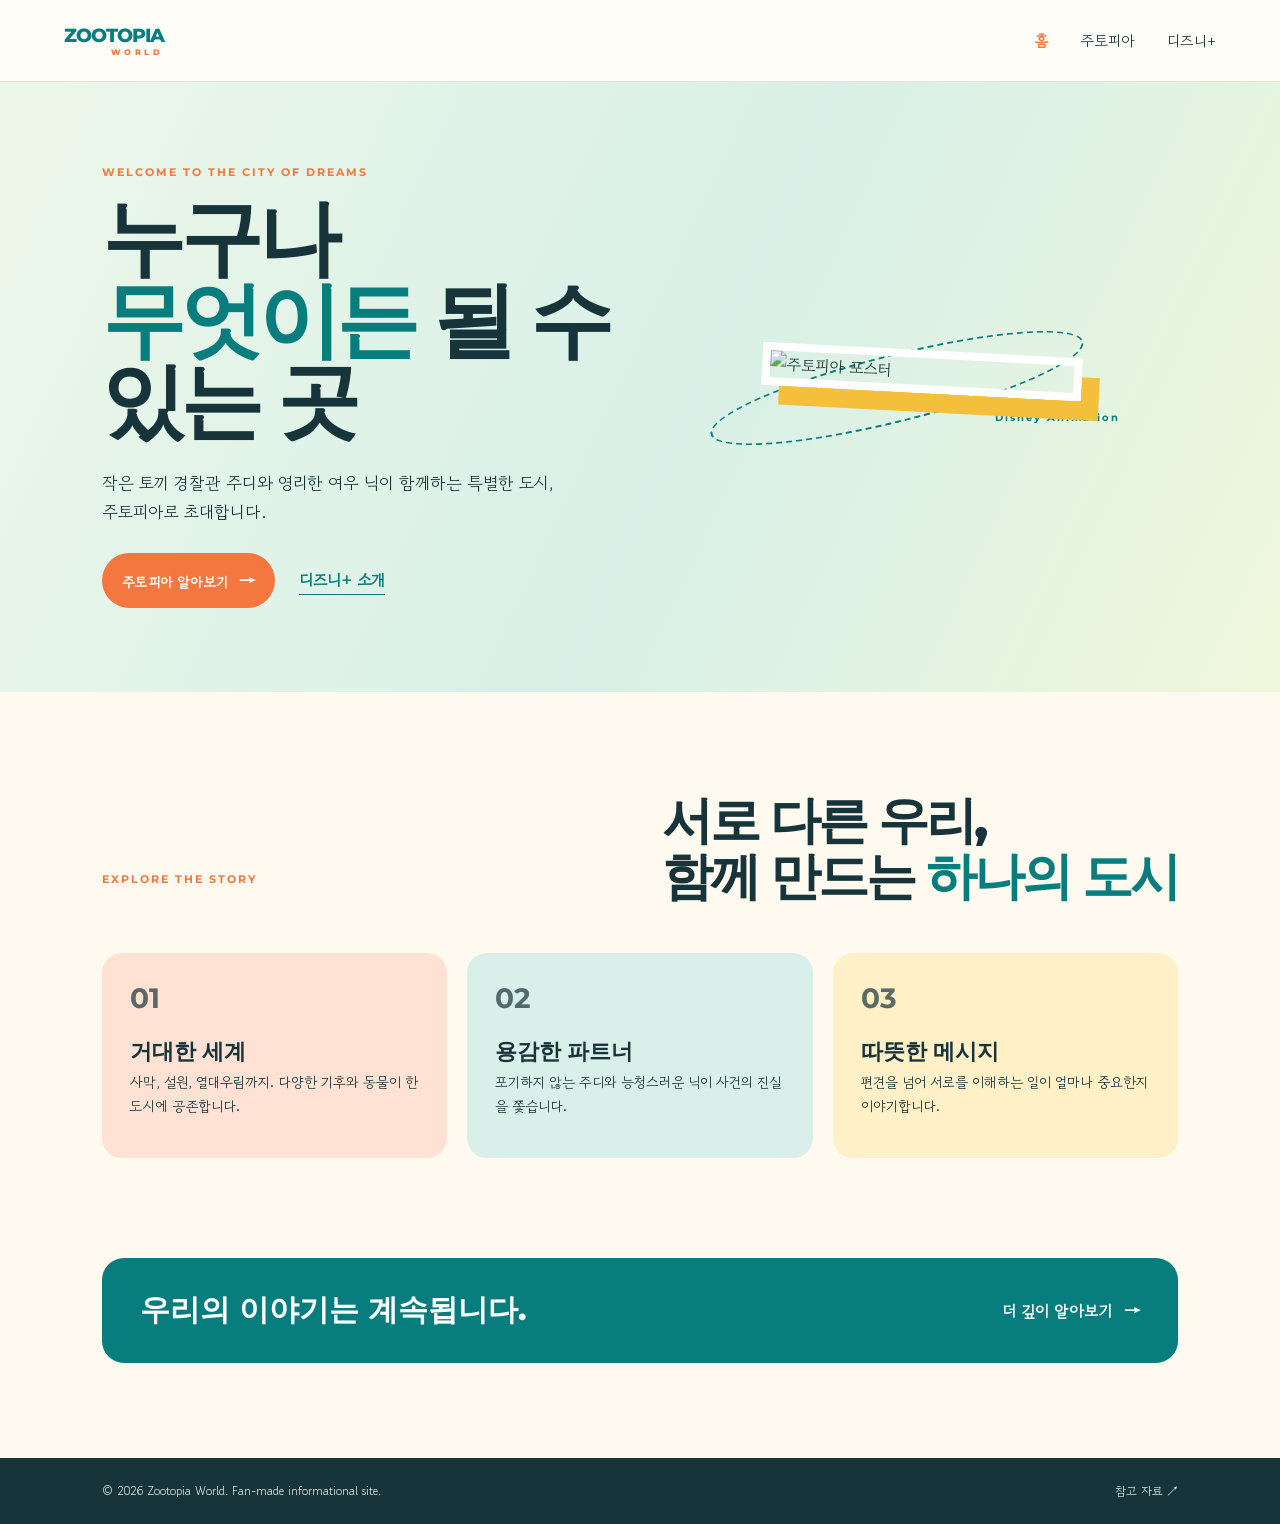
==== index.html @ d95fc439 "Add files via upload" ====
<!doctype html>
<html lang="ko">
<head>
  <meta charset="utf-8">
  <meta name="viewport" content="width=device-width, initial-scale=1">
  <meta name="description" content="주토피아와 디즈니+를 소개하는 팬 홈페이지">
  <title>Zootopia World | 홈</title>
  <link rel="preconnect" href="https://fonts.googleapis.com">
  <link rel="preconnect" href="https://fonts.gstatic.com" crossorigin>
  <link href="https://fonts.googleapis.com/css2?family=Gowun+Dodum&family=Montserrat:wght@600;700;800&display=swap" rel="stylesheet">
  <link rel="stylesheet" href="style.css">
</head>
<body>
  <header class="site-header">
    <a class="brand" href="index.html" aria-label="Zootopia World 홈">ZOOTOPIA<span>WORLD</span></a>
    <button class="menu-toggle" aria-label="메뉴 열기" aria-expanded="false">☰</button>
    <nav class="nav" aria-label="주 메뉴">
      <a class="active" href="index.html">홈</a>
      <a href="zootopia.html">주토피아</a>
      <a href="disney.html">디즈니+</a>
    </nav>
  </header>

  <main>
    <section class="hero">
      <div class="hero-copy">
        <p class="eyebrow">WELCOME TO THE CITY OF DREAMS</p>
        <h1>누구나<br><em>무엇이든</em> 될 수 있는 곳</h1>
        <p class="intro">작은 토끼 경찰관 주디와 영리한 여우 닉이 함께하는 특별한 도시, 주토피아로 초대합니다.</p>
        <div class="hero-actions">
          <a class="button" href="zootopia.html">주토피아 알아보기 <span>→</span></a>
          <a class="text-link" href="disney.html">디즈니+ 소개</a>
        </div>
      </div>
      <div class="poster-wrap">
        <div class="poster-ring"></div>
        <img src="assets/zootopia-poster.png" alt="주토피아 포스터">
        <p class="poster-note">Disney Animation</p>
      </div>
    </section>

    <section class="city-intro section">
      <div class="section-heading">
        <p class="eyebrow">EXPLORE THE STORY</p>
        <h2>서로 다른 우리,<br>함께 만드는 <em>하나의 도시</em></h2>
      </div>
      <div class="feature-grid">
        <article class="feature-card orange"><span>01</span><h3>거대한 세계</h3><p>사막, 설원, 열대우림까지. 다양한 기후와 동물이 한 도시에 공존합니다.</p></article>
        <article class="feature-card teal"><span>02</span><h3>용감한 파트너</h3><p>포기하지 않는 주디와 능청스러운 닉이 사건의 진실을 쫓습니다.</p></article>
        <article class="feature-card yellow"><span>03</span><h3>따뜻한 메시지</h3><p>편견을 넘어 서로를 이해하는 일이 얼마나 중요한지 이야기합니다.</p></article>
      </div>
    </section>

    <section class="cta-banner">
      <p>우리의 이야기는 계속됩니다.</p>
      <a href="zootopia.html">더 깊이 알아보기 <span>→</span></a>
    </section>
  </main>

  <footer><p>© 2026 Zootopia World. Fan-made informational site.</p><a href="https://namu.wiki/w/%EC%A3%BC%ED%86%A0%ED%94%BC%EC%95%84" target="_blank" rel="noreferrer">참고 자료 ↗</a></footer>
  <script src="script.js"></script>
</body>
</html>
---- style.css ----
:root{--ink:#17343a;--teal:#087d7e;--mint:#dff3e8;--orange:#f4773f;--yellow:#f4bf3a;--cream:#fffaf0;--blue:#071b47}*{box-sizing:border-box}html{scroll-behavior:smooth}body{margin:0;background:var(--cream);color:var(--ink);font-family:'Gowun Dodum',sans-serif;line-height:1.7}.site-header{height:82px;display:flex;align-items:center;justify-content:space-between;padding:0 max(5vw,30px);background:#fffdf7;position:relative;z-index:2;border-bottom:1px solid #e7e2d7}.brand{font:800 19px/1 'Montserrat',sans-serif;color:var(--teal);text-decoration:none;letter-spacing:-1px}.brand span{display:block;color:var(--orange);font-size:8px;letter-spacing:3.8px;text-align:right;margin-top:3px}.nav{display:flex;gap:32px}.nav a{color:var(--ink);text-decoration:none;font-size:15px;padding:7px 0}.nav a:hover,.nav a.active{color:var(--orange);font-weight:bold}.menu-toggle{display:none;border:0;background:none;color:var(--ink);font-size:24px}.hero{min-height:610px;padding:75px max(8vw,30px);display:grid;grid-template-columns:1.05fr .95fr;align-items:center;overflow:hidden;background:linear-gradient(115deg,#edf7e9 0%,#d8f0e7 54%,#eff7db 100%)}.eyebrow{font:700 11px/1.2 'Montserrat',sans-serif;letter-spacing:2px;color:var(--orange);margin:0 0 18px}.hero h1,.page-hero h1,.disney-hero h1{font:800 clamp(48px,6.5vw,88px)/.98 'Montserrat',sans-serif;margin:0;color:var(--ink);letter-spacing:-5px}.hero h1 em,h2 em{color:var(--teal);font-style:normal}.intro{font-size:17px;max-width:455px;margin:27px 0}.hero-actions{display:flex;align-items:center;gap:24px}.button{display:inline-block;background:var(--orange);color:white;text-decoration:none;border-radius:99px;padding:12px 20px;font-weight:bold;font-size:14px;transition:.2s}.button:hover{transform:translateY(-3px);box-shadow:0 8px 18px #c55d3340}.button span,.cta-banner span{margin-left:7px;font-size:18px}.text-link{color:var(--teal);font-weight:bold;text-decoration:none;border-bottom:1px solid}.poster-wrap{justify-self:center;position:relative;width:min(320px,85%)}.poster-wrap img{width:100%;display:block;position:relative;z-index:1;box-shadow:18px 19px 0 #f4bf3a;border:8px solid white;transform:rotate(3deg)}.poster-ring{position:absolute;border:2px dashed var(--teal);width:120%;height:92%;left:-18%;top:5%;border-radius:50%;transform:rotate(-14deg)}.poster-note{font:700 10px 'Montserrat',sans-serif;letter-spacing:2px;color:var(--teal);text-align:right;margin:18px -38px 0 0}.section{padding:100px max(8vw,30px)}h2{font:800 clamp(32px,4vw,55px)/1.1 'Montserrat',sans-serif;margin:0;letter-spacing:-3px}.section-heading{display:flex;justify-content:space-between;align-items:end}.feature-grid{display:grid;grid-template-columns:repeat(3,1fr);gap:20px;margin-top:48px}.feature-card{border-radius:20px;padding:28px;min-height:205px}.feature-card span{font:700 28px 'Montserrat',sans-serif;opacity:.7}.feature-card h3{font:800 22px 'Montserrat',sans-serif;margin:22px 0 4px}.feature-card p{font-size:14px;margin:0}.orange{background:#ffe2d3}.teal{background:#d8f0e9}.yellow{background:#fff0c7}.cta-banner{margin:0 max(8vw,30px) 95px;background:var(--teal);color:white;border-radius:22px;padding:32px 38px;display:flex;justify-content:space-between;align-items:center}.cta-banner p{font:800 clamp(20px,3vw,30px) 'Montserrat',sans-serif;margin:0}.cta-banner a{color:white;text-decoration:none;font-weight:bold}footer{background:#17343a;color:#d9e8e1;padding:23px max(8vw,30px);display:flex;justify-content:space-between;align-items:center;font-size:12px}footer p{margin:0}footer a{color:#d9e8e1;text-decoration:none}.page-hero{min-height:420px;padding:62px max(8vw,30px);display:flex;align-items:center;justify-content:space-between;background:#e5f5eb;overflow:hidden}.page-hero p:not(.eyebrow){max-width:480px;margin-top:18px;font-size:17px}.page-hero img{width:175px;box-shadow:12px 13px 0 var(--yellow);border:5px solid white;transform:rotate(5deg);margin-right:10%}.story-grid,.disney-about{display:grid;grid-template-columns:.9fr 1.1fr;gap:80px}.body-copy p{margin-top:0;margin-bottom:20px;font-size:16px}.centered{text-align:center}.character-grid{display:grid;grid-template-columns:repeat(2,1fr);gap:22px;max-width:800px;margin:32px auto 0}.character-grid article{padding:32px;background:#fff;border:1px solid #e9e1d5;border-radius:18px;text-align:center}.character-icon{font-size:52px}.character-grid h3{font:800 23px 'Montserrat',sans-serif;margin:8px 0}.character-grid p{margin:0;font-size:14px}.source-box{padding:60px 30px;text-align:center;background:var(--yellow)}.source-box p{margin:0 0 15px;font-weight:bold}.disney-hero{padding:105px 30px 95px;text-align:center;color:white;background:radial-gradient(circle at 55% 10%,#305dca 0,#102b70 34%,#071b47 78%);position:relative;overflow:hidden}.disney-hero .eyebrow{color:#a8caff}.disney-hero h1{color:white;font-size:clamp(68px,10vw,130px);letter-spacing:-8px}.disney-hero h1 span{font-weight:600}.disney-hero p:not(.eyebrow){max-width:485px;margin:14px auto 0}.sparkle{position:absolute;color:#bbddff;opacity:.7;font-size:31px}.sparkle.one{top:25%;left:18%}.sparkle.two{right:19%;bottom:25%;font-size:22px}.brand-section{background:#f3f7fb}.brand-grid{display:grid;grid-template-columns:repeat(5,1fr);gap:12px;margin-top:34px}.brand-grid div{display:grid;place-items:center;min-height:104px;padding:10px;background:#10295e;color:white;border-radius:11px;font:700 14px 'Montserrat',sans-serif;text-align:center}.brand-grid div:nth-child(2){background:#2b617c}.brand-grid div:nth-child(3){background:#8a2e35}.brand-grid div:nth-child(4){background:#17181e}.brand-grid div:nth-child(5){background:#b0813c}.blue{background:var(--blue);color:white}.light{background:white;color:var(--blue)}
@media (max-width:700px){.site-header{height:70px}.menu-toggle{display:block}.nav{display:none;position:absolute;left:0;right:0;top:70px;background:#fffdf7;padding:13px 8vw 20px;flex-direction:column;gap:5px;box-shadow:0 8px 12px #00000010}.nav.open{display:flex}.hero{grid-template-columns:1fr;padding-top:62px;gap:45px}.hero h1{letter-spacing:-3px}.poster-wrap{width:245px}.section{padding:72px max(7vw,24px)}.section-heading,.story-grid,.disney-about{display:block}.feature-grid,.character-grid{grid-template-columns:1fr;margin-top:30px}.feature-card{min-height:auto}.cta-banner{margin:0 7vw 70px;padding:28px;display:block}.cta-banner a{display:inline-block;margin-top:15px}.page-hero{min-height:500px;align-items:flex-start;position:relative;padding-top:65px}.page-hero img{position:absolute;width:130px;right:-2%;bottom:40px;margin:0}.story-grid .body-copy,.disney-about .body-copy{margin-top:32px}.brand-grid{grid-template-columns:repeat(2,1fr)}.brand-grid div:last-child{grid-column:span 2}.disney-hero{padding:85px 25px}footer{display:block}footer a{display:inline-block;margin-top:7px}}
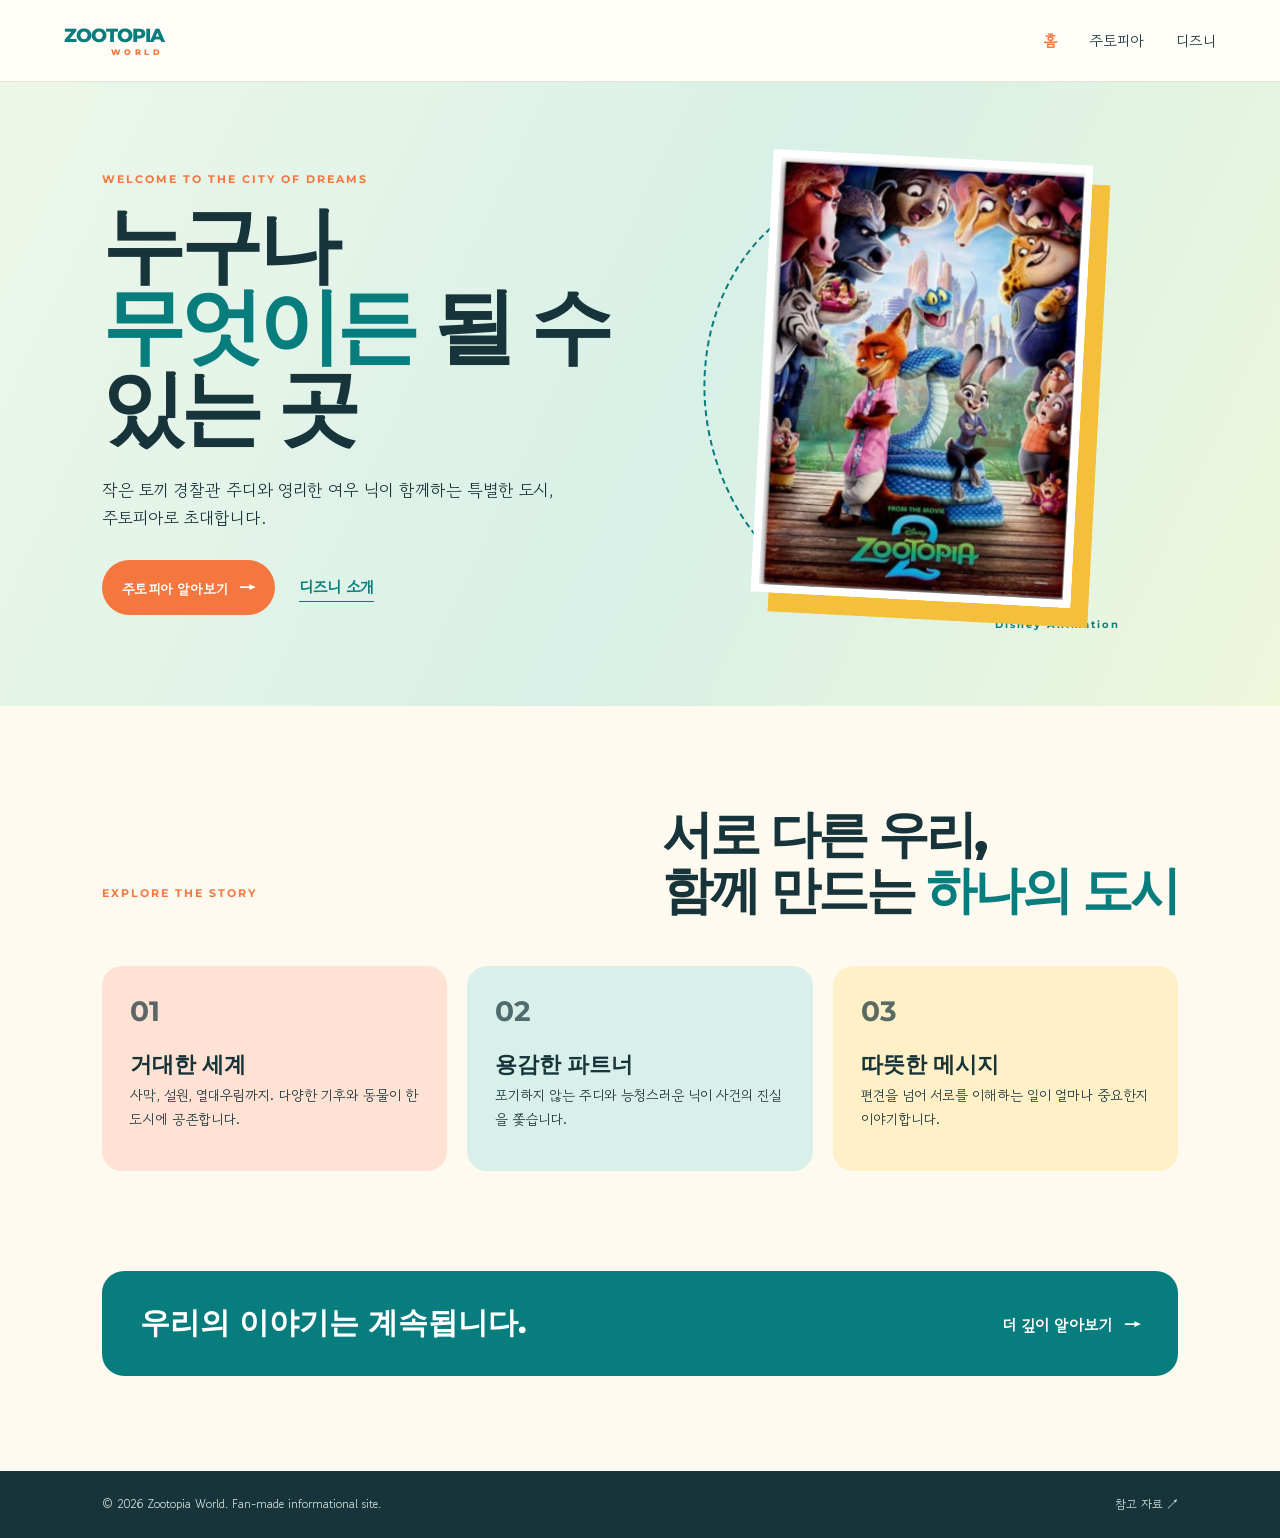
==== commit 25a3a355: "Add files via upload" ====
--- a/index.html
+++ b/index.html
@@ -17,7 +17,7 @@
     <nav class="nav" aria-label="주 메뉴">
       <a class="active" href="index.html">홈</a>
       <a href="zootopia.html">주토피아</a>
-      <a href="disney.html">디즈니+</a>
+      <a href="disney.html">디즈니</a>
     </nav>
   </header>
 
@@ -29,12 +29,12 @@
         <p class="intro">작은 토끼 경찰관 주디와 영리한 여우 닉이 함께하는 특별한 도시, 주토피아로 초대합니다.</p>
         <div class="hero-actions">
           <a class="button" href="zootopia.html">주토피아 알아보기 <span>→</span></a>
-          <a class="text-link" href="disney.html">디즈니+ 소개</a>
+          <a class="text-link" href="disney.html">디즈니 소개</a>
         </div>
       </div>
       <div class="poster-wrap">
         <div class="poster-ring"></div>
-        <img src="assets/zootopia-poster.png" alt="주토피아 포스터">
+        <img src="zootopia-poster.png" alt="주토피아 포스터">
         <p class="poster-note">Disney Animation</p>
       </div>
     </section>
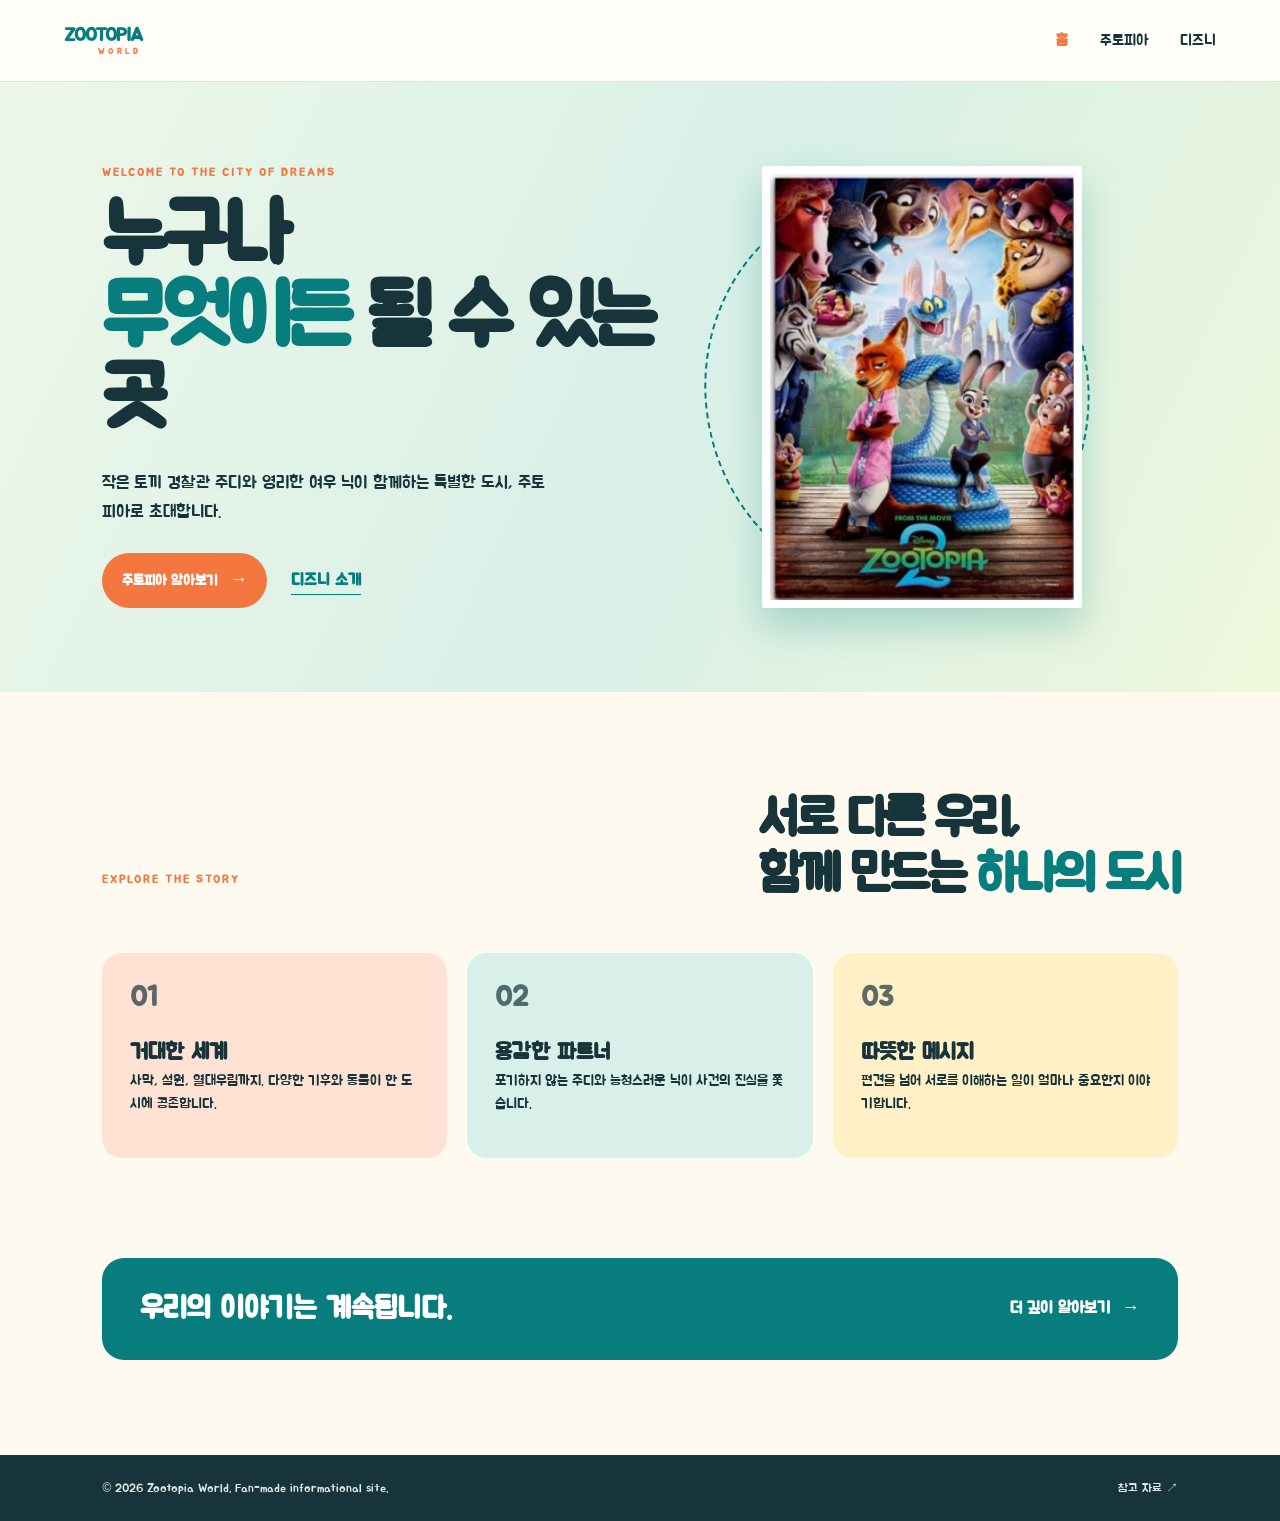
==== commit 8fb1b2c9: "Add files via upload" ====
--- a/index.html
+++ b/index.html
@@ -7,7 +7,7 @@
   <title>Zootopia World | 홈</title>
   <link rel="preconnect" href="https://fonts.googleapis.com">
   <link rel="preconnect" href="https://fonts.gstatic.com" crossorigin>
-  <link href="https://fonts.googleapis.com/css2?family=Gowun+Dodum&family=Montserrat:wght@600;700;800&display=swap" rel="stylesheet">
+  <link href="https://fonts.googleapis.com/css2?family=Jua&display=swap" rel="stylesheet">
   <link rel="stylesheet" href="style.css">
 </head>
 <body>
--- a/style.css
+++ b/style.css
@@ -1,2 +1,2 @@
-:root{--ink:#17343a;--teal:#087d7e;--mint:#dff3e8;--orange:#f4773f;--yellow:#f4bf3a;--cream:#fffaf0;--blue:#071b47}*{box-sizing:border-box}html{scroll-behavior:smooth}body{margin:0;background:var(--cream);color:var(--ink);font-family:'Gowun Dodum',sans-serif;line-height:1.7}.site-header{height:82px;display:flex;align-items:center;justify-content:space-between;padding:0 max(5vw,30px);background:#fffdf7;position:relative;z-index:2;border-bottom:1px solid #e7e2d7}.brand{font:800 19px/1 'Montserrat',sans-serif;color:var(--teal);text-decoration:none;letter-spacing:-1px}.brand span{display:block;color:var(--orange);font-size:8px;letter-spacing:3.8px;text-align:right;margin-top:3px}.nav{display:flex;gap:32px}.nav a{color:var(--ink);text-decoration:none;font-size:15px;padding:7px 0}.nav a:hover,.nav a.active{color:var(--orange);font-weight:bold}.menu-toggle{display:none;border:0;background:none;color:var(--ink);font-size:24px}.hero{min-height:610px;padding:75px max(8vw,30px);display:grid;grid-template-columns:1.05fr .95fr;align-items:center;overflow:hidden;background:linear-gradient(115deg,#edf7e9 0%,#d8f0e7 54%,#eff7db 100%)}.eyebrow{font:700 11px/1.2 'Montserrat',sans-serif;letter-spacing:2px;color:var(--orange);margin:0 0 18px}.hero h1,.page-hero h1,.disney-hero h1{font:800 clamp(48px,6.5vw,88px)/.98 'Montserrat',sans-serif;margin:0;color:var(--ink);letter-spacing:-5px}.hero h1 em,h2 em{color:var(--teal);font-style:normal}.intro{font-size:17px;max-width:455px;margin:27px 0}.hero-actions{display:flex;align-items:center;gap:24px}.button{display:inline-block;background:var(--orange);color:white;text-decoration:none;border-radius:99px;padding:12px 20px;font-weight:bold;font-size:14px;transition:.2s}.button:hover{transform:translateY(-3px);box-shadow:0 8px 18px #c55d3340}.button span,.cta-banner span{margin-left:7px;font-size:18px}.text-link{color:var(--teal);font-weight:bold;text-decoration:none;border-bottom:1px solid}.poster-wrap{justify-self:center;position:relative;width:min(320px,85%)}.poster-wrap img{width:100%;display:block;position:relative;z-index:1;box-shadow:18px 19px 0 #f4bf3a;border:8px solid white;transform:rotate(3deg)}.poster-ring{position:absolute;border:2px dashed var(--teal);width:120%;height:92%;left:-18%;top:5%;border-radius:50%;transform:rotate(-14deg)}.poster-note{font:700 10px 'Montserrat',sans-serif;letter-spacing:2px;color:var(--teal);text-align:right;margin:18px -38px 0 0}.section{padding:100px max(8vw,30px)}h2{font:800 clamp(32px,4vw,55px)/1.1 'Montserrat',sans-serif;margin:0;letter-spacing:-3px}.section-heading{display:flex;justify-content:space-between;align-items:end}.feature-grid{display:grid;grid-template-columns:repeat(3,1fr);gap:20px;margin-top:48px}.feature-card{border-radius:20px;padding:28px;min-height:205px}.feature-card span{font:700 28px 'Montserrat',sans-serif;opacity:.7}.feature-card h3{font:800 22px 'Montserrat',sans-serif;margin:22px 0 4px}.feature-card p{font-size:14px;margin:0}.orange{background:#ffe2d3}.teal{background:#d8f0e9}.yellow{background:#fff0c7}.cta-banner{margin:0 max(8vw,30px) 95px;background:var(--teal);color:white;border-radius:22px;padding:32px 38px;display:flex;justify-content:space-between;align-items:center}.cta-banner p{font:800 clamp(20px,3vw,30px) 'Montserrat',sans-serif;margin:0}.cta-banner a{color:white;text-decoration:none;font-weight:bold}footer{background:#17343a;color:#d9e8e1;padding:23px max(8vw,30px);display:flex;justify-content:space-between;align-items:center;font-size:12px}footer p{margin:0}footer a{color:#d9e8e1;text-decoration:none}.page-hero{min-height:420px;padding:62px max(8vw,30px);display:flex;align-items:center;justify-content:space-between;background:#e5f5eb;overflow:hidden}.page-hero p:not(.eyebrow){max-width:480px;margin-top:18px;font-size:17px}.page-hero img{width:175px;box-shadow:12px 13px 0 var(--yellow);border:5px solid white;transform:rotate(5deg);margin-right:10%}.story-grid,.disney-about{display:grid;grid-template-columns:.9fr 1.1fr;gap:80px}.body-copy p{margin-top:0;margin-bottom:20px;font-size:16px}.centered{text-align:center}.character-grid{display:grid;grid-template-columns:repeat(2,1fr);gap:22px;max-width:800px;margin:32px auto 0}.character-grid article{padding:32px;background:#fff;border:1px solid #e9e1d5;border-radius:18px;text-align:center}.character-icon{font-size:52px}.character-grid h3{font:800 23px 'Montserrat',sans-serif;margin:8px 0}.character-grid p{margin:0;font-size:14px}.source-box{padding:60px 30px;text-align:center;background:var(--yellow)}.source-box p{margin:0 0 15px;font-weight:bold}.disney-hero{padding:105px 30px 95px;text-align:center;color:white;background:radial-gradient(circle at 55% 10%,#305dca 0,#102b70 34%,#071b47 78%);position:relative;overflow:hidden}.disney-hero .eyebrow{color:#a8caff}.disney-hero h1{color:white;font-size:clamp(68px,10vw,130px);letter-spacing:-8px}.disney-hero h1 span{font-weight:600}.disney-hero p:not(.eyebrow){max-width:485px;margin:14px auto 0}.sparkle{position:absolute;color:#bbddff;opacity:.7;font-size:31px}.sparkle.one{top:25%;left:18%}.sparkle.two{right:19%;bottom:25%;font-size:22px}.brand-section{background:#f3f7fb}.brand-grid{display:grid;grid-template-columns:repeat(5,1fr);gap:12px;margin-top:34px}.brand-grid div{display:grid;place-items:center;min-height:104px;padding:10px;background:#10295e;color:white;border-radius:11px;font:700 14px 'Montserrat',sans-serif;text-align:center}.brand-grid div:nth-child(2){background:#2b617c}.brand-grid div:nth-child(3){background:#8a2e35}.brand-grid div:nth-child(4){background:#17181e}.brand-grid div:nth-child(5){background:#b0813c}.blue{background:var(--blue);color:white}.light{background:white;color:var(--blue)}
+:root{--ink:#17343a;--teal:#087d7e;--mint:#dff3e8;--orange:#f4773f;--yellow:#f4bf3a;--cream:#fffaf0;--blue:#071b47}*{box-sizing:border-box}html{scroll-behavior:smooth}body{margin:0;background:var(--cream);color:var(--ink);font-family:'Jua',sans-serif;line-height:1.7}.site-header{height:82px;display:flex;align-items:center;justify-content:space-between;padding:0 max(5vw,30px);background:#fffdf7;position:relative;z-index:2;border-bottom:1px solid #e7e2d7}.brand{font:800 19px/1 'Jua',sans-serif;color:var(--teal);text-decoration:none;letter-spacing:-1px}.brand span{display:block;color:var(--orange);font-size:8px;letter-spacing:3.8px;text-align:right;margin-top:3px}.nav{display:flex;gap:32px}.nav a{color:var(--ink);text-decoration:none;font-size:15px;padding:7px 0}.nav a:hover,.nav a.active{color:var(--orange);font-weight:bold}.menu-toggle{display:none;border:0;background:none;color:var(--ink);font-size:24px}.hero{min-height:610px;padding:75px max(8vw,30px);display:grid;grid-template-columns:1.05fr .95fr;align-items:center;overflow:hidden;background:linear-gradient(115deg,#edf7e9 0%,#d8f0e7 54%,#eff7db 100%)}.eyebrow{font:700 11px/1.2 'Jua',sans-serif;letter-spacing:2px;color:var(--orange);margin:0 0 18px}.hero h1,.page-hero h1,.disney-hero h1{font:800 clamp(48px,6.5vw,88px)/.98 'Jua',sans-serif;margin:0;color:var(--ink);letter-spacing:-5px}.hero h1 em,h2 em{color:var(--teal);font-style:normal}.intro{font-size:17px;max-width:455px;margin:27px 0}.hero-actions{display:flex;align-items:center;gap:24px}.button{display:inline-block;background:var(--orange);color:white;text-decoration:none;border-radius:99px;padding:12px 20px;font-weight:bold;font-size:14px;transition:.2s}.button:hover{transform:translateY(-3px);box-shadow:0 8px 18px #c55d3340}.button span,.cta-banner span{margin-left:7px;font-size:18px}.text-link{color:var(--teal);font-weight:bold;text-decoration:none;border-bottom:1px solid}.poster-wrap{justify-self:center;position:relative;width:min(320px,85%)}.poster-wrap img{width:100%;display:block;position:relative;z-index:1;border:8px solid white;border-radius:3px;box-shadow:0 18px 38px rgba(8,125,126,.28);transform:none}.poster-ring{position:absolute;border:2px dashed var(--teal);width:120%;height:92%;left:-18%;top:5%;border-radius:50%;transform:rotate(-14deg)}.poster-note{display:none}.section{padding:100px max(8vw,30px)}h2{font:800 clamp(32px,4vw,55px)/1.1 'Jua',sans-serif;margin:0;letter-spacing:-3px}.section-heading{display:flex;justify-content:space-between;align-items:end}.feature-grid{display:grid;grid-template-columns:repeat(3,1fr);gap:20px;margin-top:48px}.feature-card{border-radius:20px;padding:28px;min-height:205px}.feature-card span{font:700 28px 'Jua',sans-serif;opacity:.7}.feature-card h3{font:800 22px 'Jua',sans-serif;margin:22px 0 4px}.feature-card p{font-size:14px;margin:0}.orange{background:#ffe2d3}.teal{background:#d8f0e9}.yellow{background:#fff0c7}.cta-banner{margin:0 max(8vw,30px) 95px;background:var(--teal);color:white;border-radius:22px;padding:32px 38px;display:flex;justify-content:space-between;align-items:center}.cta-banner p{font:800 clamp(20px,3vw,30px) 'Jua',sans-serif;margin:0}.cta-banner a{color:white;text-decoration:none;font-weight:bold}footer{background:#17343a;color:#d9e8e1;padding:23px max(8vw,30px);display:flex;justify-content:space-between;align-items:center;font-size:12px}footer p{margin:0}footer a{color:#d9e8e1;text-decoration:none}.page-hero{min-height:420px;padding:62px max(8vw,30px);display:flex;align-items:center;justify-content:space-between;background:#e5f5eb;overflow:hidden}.page-hero p:not(.eyebrow){max-width:480px;margin-top:18px;font-size:17px}.page-hero img{width:175px;border:5px solid white;border-radius:3px;box-shadow:0 14px 30px rgba(8,125,126,.24);transform:none;margin-right:10%}.story-grid,.disney-about{display:grid;grid-template-columns:.9fr 1.1fr;gap:80px}.body-copy p{margin-top:0;margin-bottom:20px;font-size:16px}.centered{text-align:center}.character-grid{display:grid;grid-template-columns:repeat(2,1fr);gap:22px;max-width:800px;margin:32px auto 0}.character-grid article{padding:32px;background:#fff;border:1px solid #e9e1d5;border-radius:18px;text-align:center}.character-icon{font-size:52px}.character-grid h3{font:800 23px 'Jua',sans-serif;margin:8px 0}.character-grid p{margin:0;font-size:14px}.source-box{padding:60px 30px;text-align:center;background:var(--yellow)}.source-box p{margin:0 0 15px;font-weight:bold}.disney-hero{padding:105px 30px 95px;text-align:center;color:white;background:radial-gradient(circle at 55% 10%,#305dca 0,#102b70 34%,#071b47 78%);position:relative;overflow:hidden}.disney-hero .eyebrow{color:#a8caff}.disney-hero h1{color:white;font-size:clamp(68px,10vw,130px);letter-spacing:-8px}.disney-hero h1 span{font-weight:600}.disney-hero p:not(.eyebrow){max-width:485px;margin:14px auto 0}.sparkle{position:absolute;color:#bbddff;opacity:.7;font-size:31px}.sparkle.one{top:25%;left:18%}.sparkle.two{right:19%;bottom:25%;font-size:22px}.brand-section{background:#f3f7fb}.brand-grid{display:grid;grid-template-columns:repeat(5,1fr);gap:12px;margin-top:34px}.brand-grid div{display:grid;place-items:center;min-height:104px;padding:10px;background:#10295e;color:white;border-radius:11px;font:700 14px 'Jua',sans-serif;text-align:center}.brand-grid div:nth-child(2){background:#2b617c}.brand-grid div:nth-child(3){background:#8a2e35}.brand-grid div:nth-child(4){background:#17181e}.brand-grid div:nth-child(5){background:#b0813c}.blue{background:var(--blue);color:white}.light{background:white;color:var(--blue)}
 @media (max-width:700px){.site-header{height:70px}.menu-toggle{display:block}.nav{display:none;position:absolute;left:0;right:0;top:70px;background:#fffdf7;padding:13px 8vw 20px;flex-direction:column;gap:5px;box-shadow:0 8px 12px #00000010}.nav.open{display:flex}.hero{grid-template-columns:1fr;padding-top:62px;gap:45px}.hero h1{letter-spacing:-3px}.poster-wrap{width:245px}.section{padding:72px max(7vw,24px)}.section-heading,.story-grid,.disney-about{display:block}.feature-grid,.character-grid{grid-template-columns:1fr;margin-top:30px}.feature-card{min-height:auto}.cta-banner{margin:0 7vw 70px;padding:28px;display:block}.cta-banner a{display:inline-block;margin-top:15px}.page-hero{min-height:500px;align-items:flex-start;position:relative;padding-top:65px}.page-hero img{position:absolute;width:130px;right:-2%;bottom:40px;margin:0}.story-grid .body-copy,.disney-about .body-copy{margin-top:32px}.brand-grid{grid-template-columns:repeat(2,1fr)}.brand-grid div:last-child{grid-column:span 2}.disney-hero{padding:85px 25px}footer{display:block}footer a{display:inline-block;margin-top:7px}}
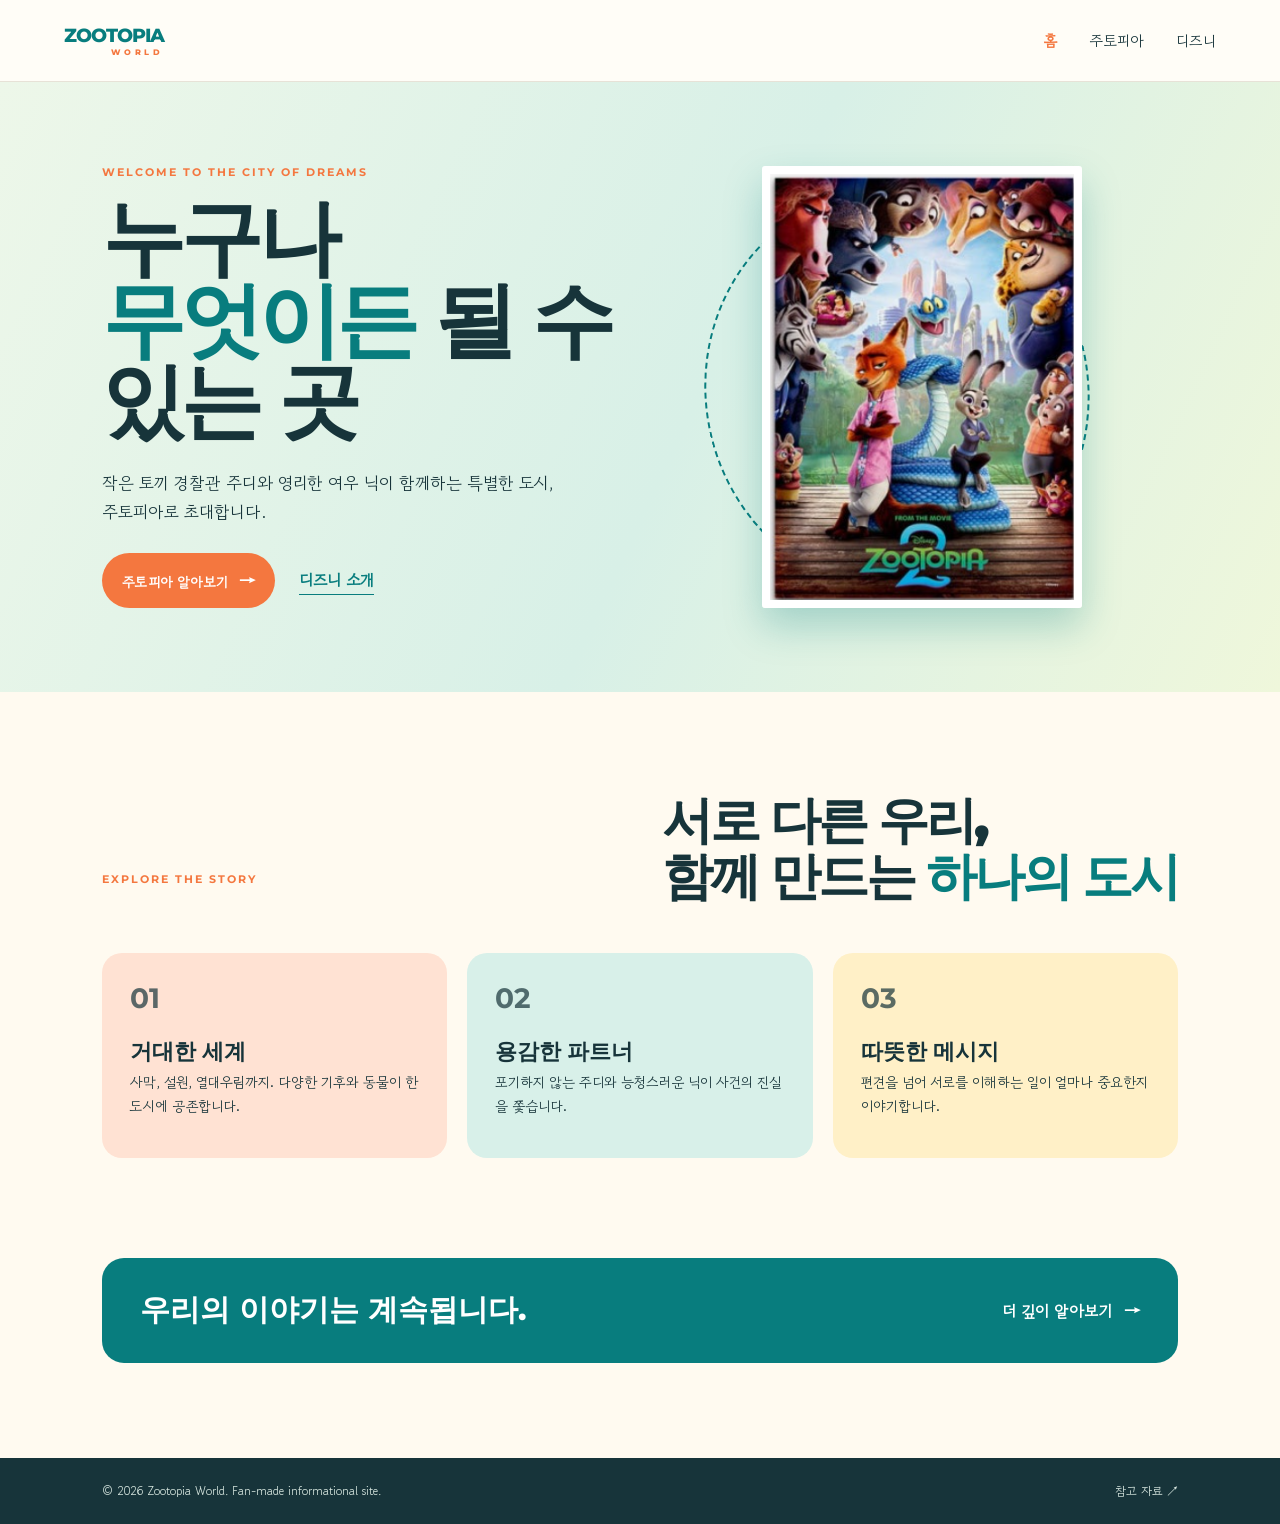
==== commit 973f0e31: "Add files via upload" ====
--- a/index.html
+++ b/index.html
@@ -7,7 +7,7 @@
   <title>Zootopia World | 홈</title>
   <link rel="preconnect" href="https://fonts.googleapis.com">
   <link rel="preconnect" href="https://fonts.gstatic.com" crossorigin>
-  <link href="https://fonts.googleapis.com/css2?family=Jua&display=swap" rel="stylesheet">
+  <link href="https://fonts.googleapis.com/css2?family=Gowun+Dodum&family=Montserrat:wght@600;700;800;900&display=swap" rel="stylesheet">
   <link rel="stylesheet" href="style.css">
 </head>
 <body>
--- a/style.css
+++ b/style.css
@@ -1,2 +1,2 @@
-:root{--ink:#17343a;--teal:#087d7e;--mint:#dff3e8;--orange:#f4773f;--yellow:#f4bf3a;--cream:#fffaf0;--blue:#071b47}*{box-sizing:border-box}html{scroll-behavior:smooth}body{margin:0;background:var(--cream);color:var(--ink);font-family:'Jua',sans-serif;line-height:1.7}.site-header{height:82px;display:flex;align-items:center;justify-content:space-between;padding:0 max(5vw,30px);background:#fffdf7;position:relative;z-index:2;border-bottom:1px solid #e7e2d7}.brand{font:800 19px/1 'Jua',sans-serif;color:var(--teal);text-decoration:none;letter-spacing:-1px}.brand span{display:block;color:var(--orange);font-size:8px;letter-spacing:3.8px;text-align:right;margin-top:3px}.nav{display:flex;gap:32px}.nav a{color:var(--ink);text-decoration:none;font-size:15px;padding:7px 0}.nav a:hover,.nav a.active{color:var(--orange);font-weight:bold}.menu-toggle{display:none;border:0;background:none;color:var(--ink);font-size:24px}.hero{min-height:610px;padding:75px max(8vw,30px);display:grid;grid-template-columns:1.05fr .95fr;align-items:center;overflow:hidden;background:linear-gradient(115deg,#edf7e9 0%,#d8f0e7 54%,#eff7db 100%)}.eyebrow{font:700 11px/1.2 'Jua',sans-serif;letter-spacing:2px;color:var(--orange);margin:0 0 18px}.hero h1,.page-hero h1,.disney-hero h1{font:800 clamp(48px,6.5vw,88px)/.98 'Jua',sans-serif;margin:0;color:var(--ink);letter-spacing:-5px}.hero h1 em,h2 em{color:var(--teal);font-style:normal}.intro{font-size:17px;max-width:455px;margin:27px 0}.hero-actions{display:flex;align-items:center;gap:24px}.button{display:inline-block;background:var(--orange);color:white;text-decoration:none;border-radius:99px;padding:12px 20px;font-weight:bold;font-size:14px;transition:.2s}.button:hover{transform:translateY(-3px);box-shadow:0 8px 18px #c55d3340}.button span,.cta-banner span{margin-left:7px;font-size:18px}.text-link{color:var(--teal);font-weight:bold;text-decoration:none;border-bottom:1px solid}.poster-wrap{justify-self:center;position:relative;width:min(320px,85%)}.poster-wrap img{width:100%;display:block;position:relative;z-index:1;border:8px solid white;border-radius:3px;box-shadow:0 18px 38px rgba(8,125,126,.28);transform:none}.poster-ring{position:absolute;border:2px dashed var(--teal);width:120%;height:92%;left:-18%;top:5%;border-radius:50%;transform:rotate(-14deg)}.poster-note{display:none}.section{padding:100px max(8vw,30px)}h2{font:800 clamp(32px,4vw,55px)/1.1 'Jua',sans-serif;margin:0;letter-spacing:-3px}.section-heading{display:flex;justify-content:space-between;align-items:end}.feature-grid{display:grid;grid-template-columns:repeat(3,1fr);gap:20px;margin-top:48px}.feature-card{border-radius:20px;padding:28px;min-height:205px}.feature-card span{font:700 28px 'Jua',sans-serif;opacity:.7}.feature-card h3{font:800 22px 'Jua',sans-serif;margin:22px 0 4px}.feature-card p{font-size:14px;margin:0}.orange{background:#ffe2d3}.teal{background:#d8f0e9}.yellow{background:#fff0c7}.cta-banner{margin:0 max(8vw,30px) 95px;background:var(--teal);color:white;border-radius:22px;padding:32px 38px;display:flex;justify-content:space-between;align-items:center}.cta-banner p{font:800 clamp(20px,3vw,30px) 'Jua',sans-serif;margin:0}.cta-banner a{color:white;text-decoration:none;font-weight:bold}footer{background:#17343a;color:#d9e8e1;padding:23px max(8vw,30px);display:flex;justify-content:space-between;align-items:center;font-size:12px}footer p{margin:0}footer a{color:#d9e8e1;text-decoration:none}.page-hero{min-height:420px;padding:62px max(8vw,30px);display:flex;align-items:center;justify-content:space-between;background:#e5f5eb;overflow:hidden}.page-hero p:not(.eyebrow){max-width:480px;margin-top:18px;font-size:17px}.page-hero img{width:175px;border:5px solid white;border-radius:3px;box-shadow:0 14px 30px rgba(8,125,126,.24);transform:none;margin-right:10%}.story-grid,.disney-about{display:grid;grid-template-columns:.9fr 1.1fr;gap:80px}.body-copy p{margin-top:0;margin-bottom:20px;font-size:16px}.centered{text-align:center}.character-grid{display:grid;grid-template-columns:repeat(2,1fr);gap:22px;max-width:800px;margin:32px auto 0}.character-grid article{padding:32px;background:#fff;border:1px solid #e9e1d5;border-radius:18px;text-align:center}.character-icon{font-size:52px}.character-grid h3{font:800 23px 'Jua',sans-serif;margin:8px 0}.character-grid p{margin:0;font-size:14px}.source-box{padding:60px 30px;text-align:center;background:var(--yellow)}.source-box p{margin:0 0 15px;font-weight:bold}.disney-hero{padding:105px 30px 95px;text-align:center;color:white;background:radial-gradient(circle at 55% 10%,#305dca 0,#102b70 34%,#071b47 78%);position:relative;overflow:hidden}.disney-hero .eyebrow{color:#a8caff}.disney-hero h1{color:white;font-size:clamp(68px,10vw,130px);letter-spacing:-8px}.disney-hero h1 span{font-weight:600}.disney-hero p:not(.eyebrow){max-width:485px;margin:14px auto 0}.sparkle{position:absolute;color:#bbddff;opacity:.7;font-size:31px}.sparkle.one{top:25%;left:18%}.sparkle.two{right:19%;bottom:25%;font-size:22px}.brand-section{background:#f3f7fb}.brand-grid{display:grid;grid-template-columns:repeat(5,1fr);gap:12px;margin-top:34px}.brand-grid div{display:grid;place-items:center;min-height:104px;padding:10px;background:#10295e;color:white;border-radius:11px;font:700 14px 'Jua',sans-serif;text-align:center}.brand-grid div:nth-child(2){background:#2b617c}.brand-grid div:nth-child(3){background:#8a2e35}.brand-grid div:nth-child(4){background:#17181e}.brand-grid div:nth-child(5){background:#b0813c}.blue{background:var(--blue);color:white}.light{background:white;color:var(--blue)}
+:root{--ink:#17343a;--teal:#087d7e;--mint:#dff3e8;--orange:#f4773f;--yellow:#f4bf3a;--cream:#fffaf0;--blue:#071b47}*{box-sizing:border-box}html{scroll-behavior:smooth}body{margin:0;background:var(--cream);color:var(--ink);font-family:'Gowun Dodum',sans-serif;line-height:1.7}.site-header{height:82px;display:flex;align-items:center;justify-content:space-between;padding:0 max(5vw,30px);background:#fffdf7;position:relative;z-index:2;border-bottom:1px solid #e7e2d7}.brand{font:800 19px/1 'Montserrat',sans-serif;color:var(--teal);text-decoration:none;letter-spacing:-1px}.brand span{display:block;color:var(--orange);font-size:8px;letter-spacing:3.8px;text-align:right;margin-top:3px}.nav{display:flex;gap:32px}.nav a{color:var(--ink);text-decoration:none;font-size:15px;padding:7px 0}.nav a:hover,.nav a.active{color:var(--orange);font-weight:bold}.menu-toggle{display:none;border:0;background:none;color:var(--ink);font-size:24px}.hero{min-height:610px;padding:75px max(8vw,30px);display:grid;grid-template-columns:1.05fr .95fr;align-items:center;overflow:hidden;background:linear-gradient(115deg,#edf7e9 0%,#d8f0e7 54%,#eff7db 100%)}.eyebrow{font:700 11px/1.2 'Montserrat',sans-serif;letter-spacing:2px;color:var(--orange);margin:0 0 18px}.hero h1,.page-hero h1,.disney-hero h1{font:900 clamp(48px,6.5vw,88px)/.98 'Montserrat',sans-serif;margin:0;color:var(--ink);letter-spacing:-5px}.hero h1 em,h2 em{color:var(--teal);font-style:normal}.intro{font-size:17px;max-width:455px;margin:27px 0}.hero-actions{display:flex;align-items:center;gap:24px}.button{display:inline-block;background:var(--orange);color:white;text-decoration:none;border-radius:99px;padding:12px 20px;font-weight:bold;font-size:14px;transition:.2s}.button:hover{transform:translateY(-3px);box-shadow:0 8px 18px #c55d3340}.button span,.cta-banner span{margin-left:7px;font-size:18px}.text-link{color:var(--teal);font-weight:bold;text-decoration:none;border-bottom:1px solid}.poster-wrap{justify-self:center;position:relative;width:min(320px,85%)}.poster-wrap img{width:100%;display:block;position:relative;z-index:1;border:8px solid white;border-radius:3px;box-shadow:0 18px 38px rgba(8,125,126,.28);transform:none}.poster-ring{position:absolute;border:2px dashed var(--teal);width:120%;height:92%;left:-18%;top:5%;border-radius:50%;transform:rotate(-14deg)}.poster-note{display:none}.section{padding:100px max(8vw,30px)}h2{font:900 clamp(32px,4vw,55px)/1.1 'Montserrat',sans-serif;margin:0;letter-spacing:-3px}.section-heading{display:flex;justify-content:space-between;align-items:end}.feature-grid{display:grid;grid-template-columns:repeat(3,1fr);gap:20px;margin-top:48px}.feature-card{border-radius:20px;padding:28px;min-height:205px}.feature-card span{font:700 28px 'Montserrat',sans-serif;opacity:.7}.feature-card h3{font:800 22px 'Montserrat',sans-serif;margin:22px 0 4px}.feature-card p{font-size:14px;margin:0}.orange{background:#ffe2d3}.teal{background:#d8f0e9}.yellow{background:#fff0c7}.cta-banner{margin:0 max(8vw,30px) 95px;background:var(--teal);color:white;border-radius:22px;padding:32px 38px;display:flex;justify-content:space-between;align-items:center}.cta-banner p{font:800 clamp(20px,3vw,30px) 'Montserrat',sans-serif;margin:0}.cta-banner a{color:white;text-decoration:none;font-weight:bold}footer{background:#17343a;color:#d9e8e1;padding:23px max(8vw,30px);display:flex;justify-content:space-between;align-items:center;font-size:12px}footer p{margin:0}footer a{color:#d9e8e1;text-decoration:none}.page-hero{min-height:420px;padding:62px max(8vw,30px);display:flex;align-items:center;justify-content:space-between;background:#e5f5eb;overflow:hidden}.page-hero p:not(.eyebrow){max-width:480px;margin-top:18px;font-size:17px}.page-hero img{width:175px;border:5px solid white;border-radius:3px;box-shadow:0 14px 30px rgba(8,125,126,.24);transform:none;margin-right:10%}.story-grid,.disney-about{display:grid;grid-template-columns:.9fr 1.1fr;gap:80px}.body-copy p{margin-top:0;margin-bottom:20px;font-size:16px}.centered{text-align:center}.character-grid{display:grid;grid-template-columns:repeat(2,1fr);gap:22px;max-width:800px;margin:32px auto 0}.character-grid article{padding:32px;background:#fff;border:1px solid #e9e1d5;border-radius:18px;text-align:center}.character-icon{font-size:52px}.character-grid h3{font:800 23px 'Montserrat',sans-serif;margin:8px 0}.character-grid p{margin:0;font-size:14px}.source-box{padding:60px 30px;text-align:center;background:var(--yellow)}.source-box p{margin:0 0 15px;font-weight:bold}.disney-hero{padding:105px 30px 95px;text-align:center;color:white;background:radial-gradient(circle at 55% 10%,#305dca 0,#102b70 34%,#071b47 78%);position:relative;overflow:hidden}.disney-hero .eyebrow{color:#a8caff}.disney-hero h1{color:white;font-size:clamp(68px,10vw,130px);letter-spacing:-8px}.disney-hero h1 span{font-weight:600}.disney-hero p:not(.eyebrow){max-width:485px;margin:14px auto 0}.sparkle{position:absolute;color:#bbddff;opacity:.7;font-size:31px}.sparkle.one{top:25%;left:18%}.sparkle.two{right:19%;bottom:25%;font-size:22px}.brand-section{background:#f3f7fb}.brand-grid{display:grid;grid-template-columns:repeat(5,1fr);gap:12px;margin-top:34px}.brand-grid div{display:grid;place-items:center;min-height:104px;padding:10px;background:#10295e;color:white;border-radius:11px;font:700 14px 'Montserrat',sans-serif;text-align:center}.brand-grid div:nth-child(2){background:#2b617c}.brand-grid div:nth-child(3){background:#8a2e35}.brand-grid div:nth-child(4){background:#17181e}.brand-grid div:nth-child(5){background:#b0813c}.blue{background:var(--blue);color:white}.light{background:white;color:var(--blue)}
 @media (max-width:700px){.site-header{height:70px}.menu-toggle{display:block}.nav{display:none;position:absolute;left:0;right:0;top:70px;background:#fffdf7;padding:13px 8vw 20px;flex-direction:column;gap:5px;box-shadow:0 8px 12px #00000010}.nav.open{display:flex}.hero{grid-template-columns:1fr;padding-top:62px;gap:45px}.hero h1{letter-spacing:-3px}.poster-wrap{width:245px}.section{padding:72px max(7vw,24px)}.section-heading,.story-grid,.disney-about{display:block}.feature-grid,.character-grid{grid-template-columns:1fr;margin-top:30px}.feature-card{min-height:auto}.cta-banner{margin:0 7vw 70px;padding:28px;display:block}.cta-banner a{display:inline-block;margin-top:15px}.page-hero{min-height:500px;align-items:flex-start;position:relative;padding-top:65px}.page-hero img{position:absolute;width:130px;right:-2%;bottom:40px;margin:0}.story-grid .body-copy,.disney-about .body-copy{margin-top:32px}.brand-grid{grid-template-columns:repeat(2,1fr)}.brand-grid div:last-child{grid-column:span 2}.disney-hero{padding:85px 25px}footer{display:block}footer a{display:inline-block;margin-top:7px}}
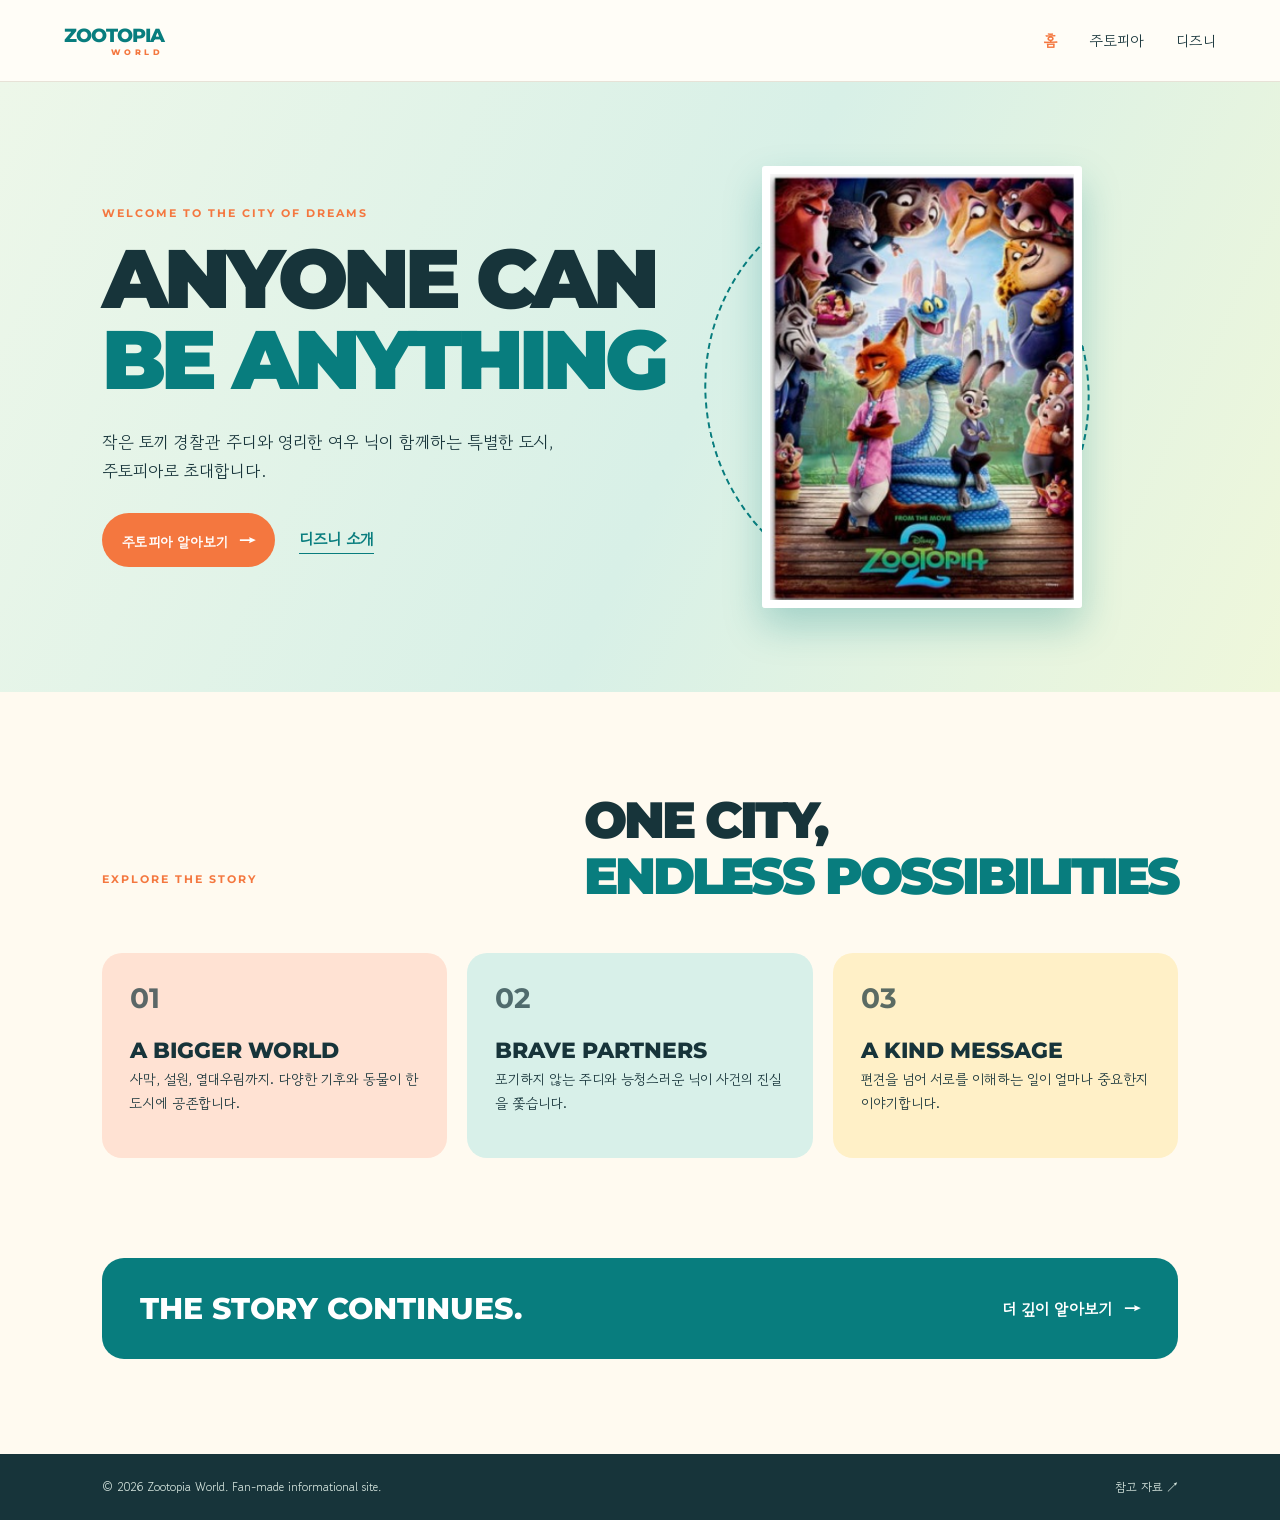
==== commit a8414d86: "Add files via upload" ====
--- a/index.html
+++ b/index.html
@@ -25,7 +25,7 @@
     <section class="hero">
       <div class="hero-copy">
         <p class="eyebrow">WELCOME TO THE CITY OF DREAMS</p>
-        <h1>누구나<br><em>무엇이든</em> 될 수 있는 곳</h1>
+        <h1>ANYONE CAN<br><em>BE ANYTHING</em></h1>
         <p class="intro">작은 토끼 경찰관 주디와 영리한 여우 닉이 함께하는 특별한 도시, 주토피아로 초대합니다.</p>
         <div class="hero-actions">
           <a class="button" href="zootopia.html">주토피아 알아보기 <span>→</span></a>
@@ -42,17 +42,17 @@
     <section class="city-intro section">
       <div class="section-heading">
         <p class="eyebrow">EXPLORE THE STORY</p>
-        <h2>서로 다른 우리,<br>함께 만드는 <em>하나의 도시</em></h2>
+        <h2>ONE CITY,<br><em>ENDLESS POSSIBILITIES</em></h2>
       </div>
       <div class="feature-grid">
-        <article class="feature-card orange"><span>01</span><h3>거대한 세계</h3><p>사막, 설원, 열대우림까지. 다양한 기후와 동물이 한 도시에 공존합니다.</p></article>
-        <article class="feature-card teal"><span>02</span><h3>용감한 파트너</h3><p>포기하지 않는 주디와 능청스러운 닉이 사건의 진실을 쫓습니다.</p></article>
-        <article class="feature-card yellow"><span>03</span><h3>따뜻한 메시지</h3><p>편견을 넘어 서로를 이해하는 일이 얼마나 중요한지 이야기합니다.</p></article>
+        <article class="feature-card orange"><span>01</span><h3>A BIGGER WORLD</h3><p>사막, 설원, 열대우림까지. 다양한 기후와 동물이 한 도시에 공존합니다.</p></article>
+        <article class="feature-card teal"><span>02</span><h3>BRAVE PARTNERS</h3><p>포기하지 않는 주디와 능청스러운 닉이 사건의 진실을 쫓습니다.</p></article>
+        <article class="feature-card yellow"><span>03</span><h3>A KIND MESSAGE</h3><p>편견을 넘어 서로를 이해하는 일이 얼마나 중요한지 이야기합니다.</p></article>
       </div>
     </section>
 
     <section class="cta-banner">
-      <p>우리의 이야기는 계속됩니다.</p>
+      <p>THE STORY CONTINUES.</p>
       <a href="zootopia.html">더 깊이 알아보기 <span>→</span></a>
     </section>
   </main>
